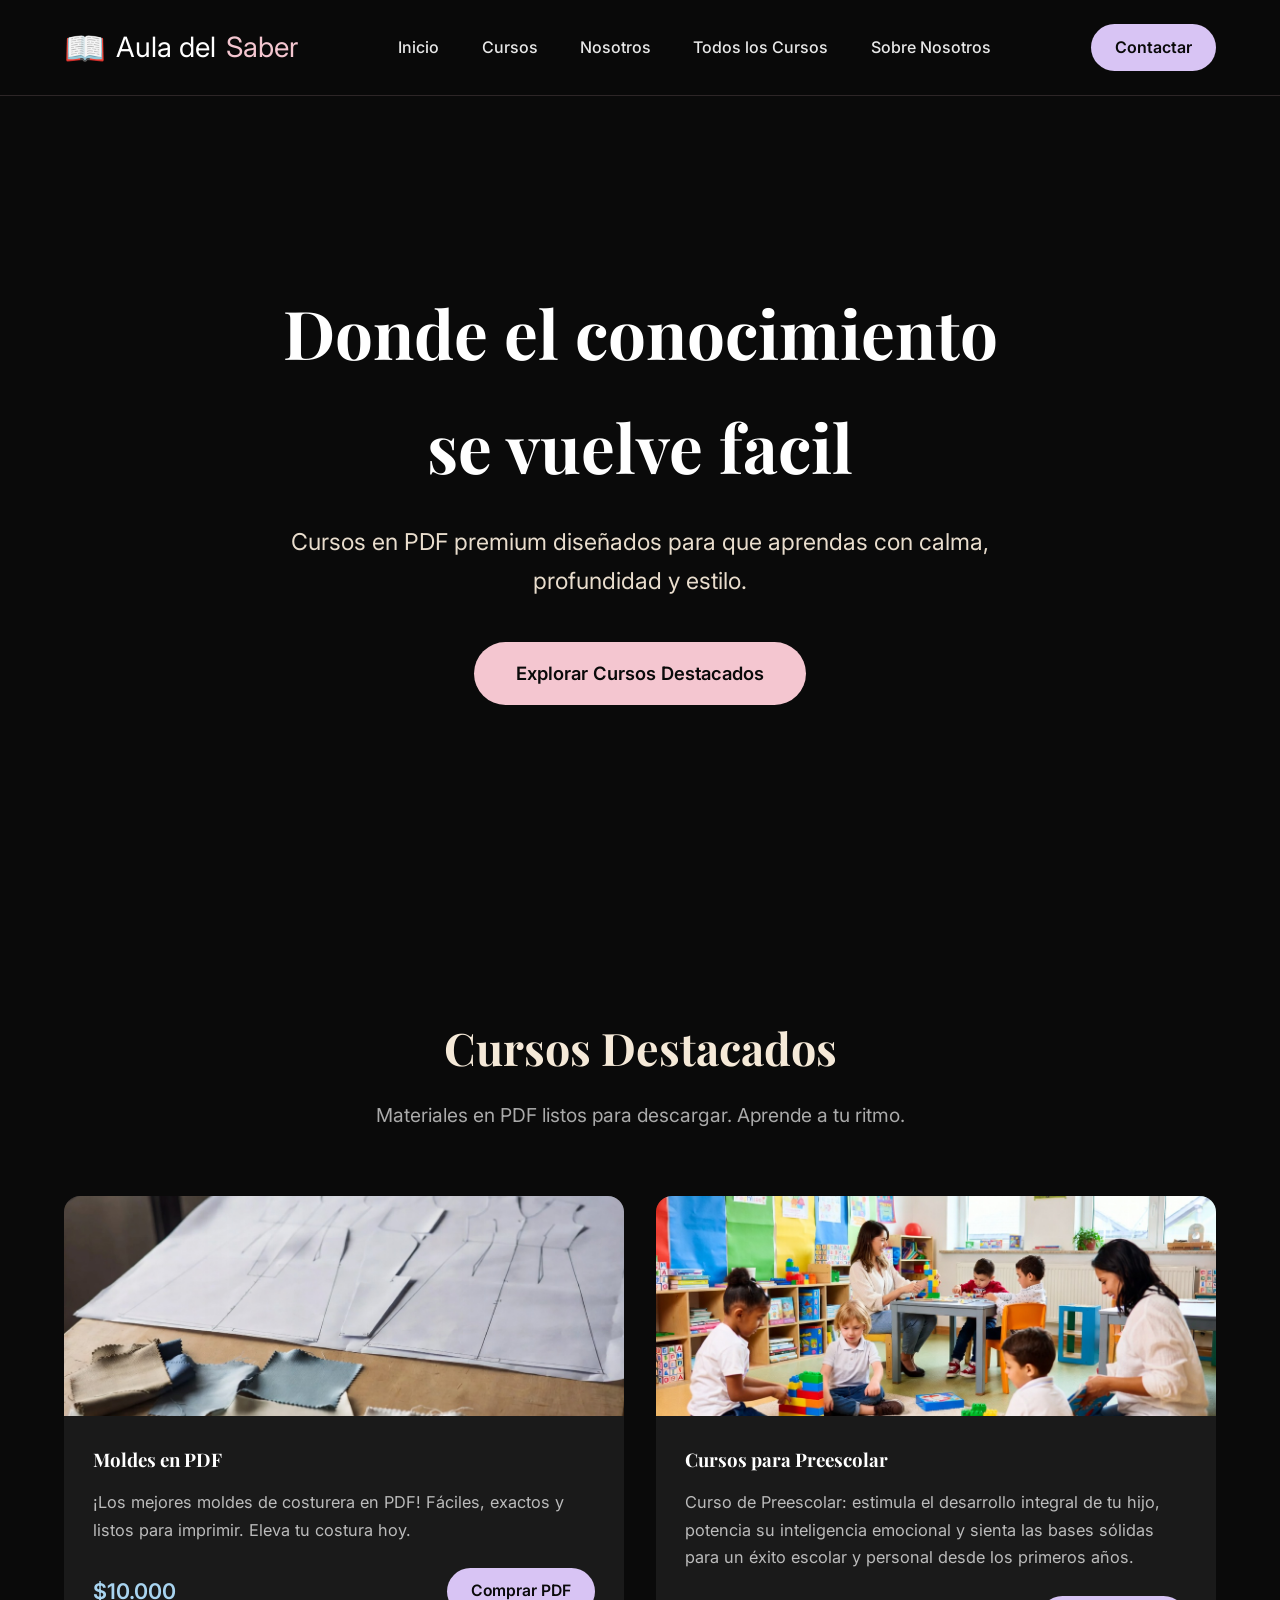
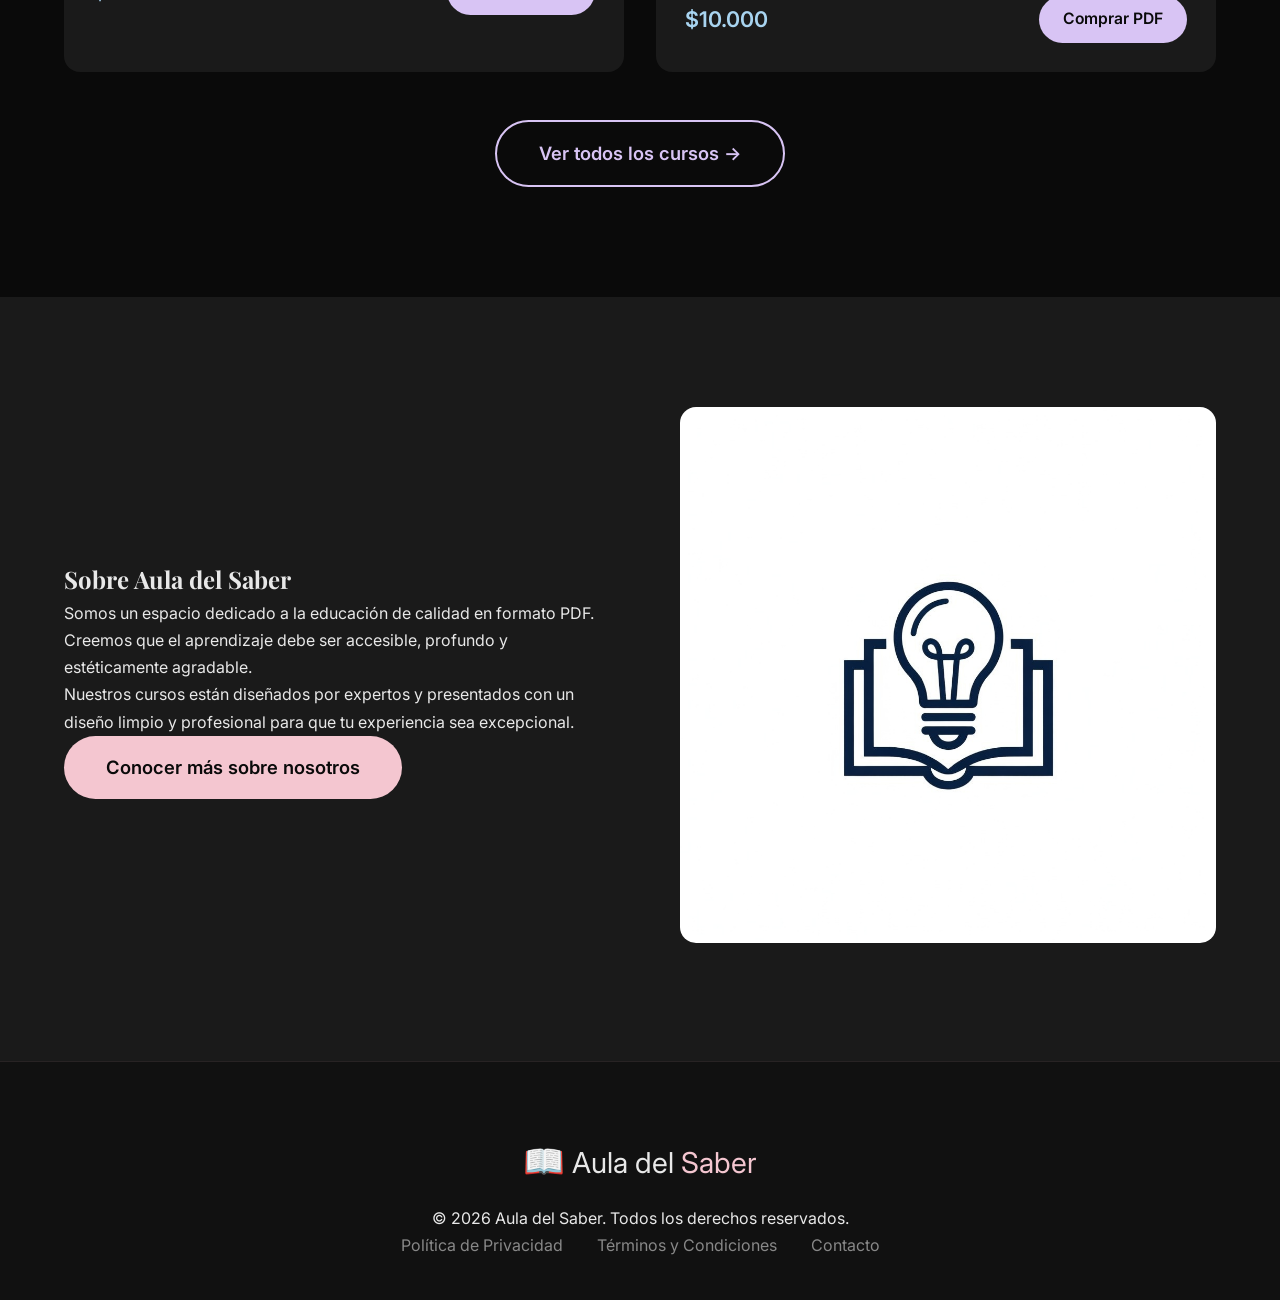
==== index.html @ 872a9062 "Update index.html" ====
<!DOCTYPE html>
<html lang="es">
<head>
    <meta charset="UTF-8">
    <meta name="viewport" content="width=device-width, initial-scale=1.0">
    <meta name="description" content="Aula del Saber - Cursos en PDF de alta calidad. Aprende a tu ritmo con materiales elegantes y profesionales.">
    <title>Aula del Saber | Cursos en PDF</title>
    <link rel="stylesheet" href="assets/css/style.css">
    <link rel="icon" href="https://via.placeholder.com/32x32/ d4c1f8/0f0f0f?text=📖" type="image/x-icon">
    <style>
        @import url('https://fonts.googleapis.com/css2?family=Playfair+Display:wght@700&family=Inter:wght@400;500;600&display=swap');
    </style>
</head>
<body>
    <!-- Navbar -->
    <header>
        <nav class="navbar">
            <div class="logo">
                <span class="book-icon">📖</span>
                Aula del <span class="highlight">Saber</span>
            </div>
            <div class="nav-links">
                <a href="#inicio">Inicio</a>
                <a href="cursos-destacados.html">Cursos</a>
                <a href="sobre-nosotros.html">Nosotros</a>
                <a href="cursos.html">Todos los Cursos</a>
                <a href="sobre-nosotros.html">Sobre Nosotros</a>
            </div>
            <a href="#contacto" class="cta-nav">Contactar</a>
        </nav>
    </header>

    <!-- Hero Section -->
    <section id="inicio" class="hero">
        <div class="hero-content">
            <h1>Donde el conocimiento<br>se vuelve facil</h1>
            <p class="subtitle">Cursos en PDF premium diseñados para que aprendas con calma, profundidad y estilo.</p>
            <a href="#cursos-destacados" class="cta-button">Explorar Cursos Destacados</a>
        </div>
    </section>

    <!-- Cursos Destacados -->
    <section id="cursos-destacados" class="section">
        <div class="section-header">
            <h2>Cursos Destacados</h2>
            <p class="section-subtitle">Materiales en PDF listos para descargar. Aprende a tu ritmo.</p>
        </div>
        <div class="courses-grid">
            <!-- Ejemplo de curso 1 -->
            <div class="course-card">
                <div class="course-image" style="background-image: url('assets/images/moldes-background.jpg');"></div>
                <div class="course-info">
                    <h3>Moldes en PDF</h3>
                    <p class="course-desc">¡Los mejores moldes de costurera en PDF! Fáciles, exactos y listos para imprimir. Eleva tu costura hoy.</p>
                    <div class="course-meta">
                        <span class="price">$10.000</span>
                        <a href="#" class="btn-buy">Comprar PDF</a>
                    </div>
                </div>
            </div>

            <!-- Ejemplo de curso 2 -->
            <div class="course-card">
                <div class="course-image" style="background-image: url('assets/images/cursos-background.jpg');"></div>
                <div class="course-info">
                    <h3>Cursos para Preescolar</h3>
                    <p class="course-desc">Curso de Preescolar: estimula el desarrollo integral de tu hijo, potencia su inteligencia emocional y sienta las bases sólidas para un éxito escolar y personal desde los primeros años.</p>
                    <div class="course-meta">
                        <span class="price">$10.000</span>
                        <a href="#" class="btn-buy">Comprar PDF</a>
                    </div>
                </div>
            </div>

            <!-- Agrega más cards aquí según necesites -->
        </div>
        <div style="text-align: center; margin-top: 3rem;">
            <a href="cursos.html" class="cta-button secondary">Ver todos los cursos →</a>
        </div>
    </section>

    <!-- Sobre Nosotros -->
    <section id="sobre-nosotros" class="section about-section">
        <div class="about-content">
            <div class="about-text">
                <h2>Sobre Aula del Saber</h2>
                <p>Somos un espacio dedicado a la educación de calidad en formato PDF. Creemos que el aprendizaje debe ser accesible, profundo y estéticamente agradable.</p>
                <p>Nuestros cursos están diseñados por expertos y presentados con un diseño limpio y profesional para que tu experiencia sea excepcional.</p>
                <a href="sobre-nosotros.html" class="cta-button">Conocer más sobre nosotros</a>
            </div>
            <div class="about-image">
                <!-- Puedes reemplazar con una foto real de libros o equipo -->
                <img src="assets/images/logo-background.jpg" alt="Aula del Saber">
            </div>
        </div>
    </section>

    <!-- Footer -->
    <footer>
        <div class="footer-content">
            <div class="footer-logo">
                <span class="book-icon">📖</span>
                Aula del <span class="highlight">Saber</span>
            </div>
            <p>&copy; 2026 Aula del Saber. Todos los derechos reservados.</p>
            <div class="footer-links">
                <a href="politica-privacidad.html">Política de Privacidad</a>
                <a href="terminos-condiciones.html">Términos y Condiciones</a>
                <a href="contacto.html">Contacto</a>
            </div>
        </div>
    </footer>
</body>
</html>
---- assets/css/style.css ----
:root {
    --negro: #0a0a0a;
    --gris-oscuro: #1a1a1a;
    --rosa-pastel: #f4c6d0;
    --lavanda-pastel: #d8c4f4;
    --azul-pastel: #a8d4f0;
    --beige-pastel: #f5e9d8;
    --texto-claro: #e8e8e8;
}

* {
    margin: 0;
    padding: 0;
    box-sizing: border-box;
}

body {
    font-family: 'Inter', system-ui, sans-serif;
    background-color: var(--negro);
    color: var(--texto-claro);
    line-height: 1.7;
}

h1, h2, h3 {
    font-family: 'Playfair Display', serif;
    font-weight: 700;
}

/* Navbar */
.navbar {
    position: fixed;
    top: 0;
    width: 100%;
    background: rgba(10, 10, 10, 0.95);
    backdrop-filter: blur(10px);
    padding: 1.2rem 5%;
    display: flex;
    justify-content: space-between;
    align-items: center;
    z-index: 1000;
    border-bottom: 1px solid rgba(244, 198, 208, 0.15);
}

.logo {
    font-size: 1.75rem;
    display: flex;
    align-items: center;
    gap: 10px;
    color: white;
    text-decoration: none;
}

.book-icon {
    font-size: 2.1rem;
    color: var(--lavanda-pastel);
}

.highlight {
    color: var(--rosa-pastel);
}

.nav-links a {
    color: var(--texto-claro);
    text-decoration: none;
    margin: 0 1.2rem;
    font-weight: 500;
    transition: color 0.3s;
}

.nav-links a:hover {
    color: var(--rosa-pastel);
}

.cta-nav {
    background: var(--lavanda-pastel);
    color: #0a0a0a;
    padding: 10px 24px;
    border-radius: 50px;
    text-decoration: none;
    font-weight: 600;
    transition: all 0.3s;
}

.cta-nav:hover {
    background: var(--rosa-pastel);
    transform: translateY(-2px);
}

/* Hero */
.hero {
    height: 100vh;
    background: linear-gradient(rgba(10,10,10,0.75), rgba(10,10,10,0.85)), 
                url('https://source.unsplash.com/random/1920x1080/?elegant-library,bookshelf') center/cover no-repeat;
    display: flex;
    align-items: center;
    justify-content: center;
    text-align: center;
    padding-top: 80px;
}

.hero-content h1 {
    font-size: 4.2rem;
    margin-bottom: 1.2rem;
    color: white;
}

.subtitle {
    font-size: 1.45rem;
    max-width: 700px;
    margin: 0 auto 2.5rem;
    color: var(--beige-pastel);
    opacity: 0.95;
}

.cta-button {
    display: inline-block;
    background: var(--rosa-pastel);
    color: #0a0a0a;
    padding: 16px 42px;
    border-radius: 50px;
    font-size: 1.15rem;
    font-weight: 600;
    text-decoration: none;
    transition: all 0.4s;
}

.cta-button:hover {
    background: var(--lavanda-pastel);
    transform: translateY(-5px);
}

.cta-button.secondary {
    background: transparent;
    border: 2px solid var(--lavanda-pastel);
    color: var(--lavanda-pastel);
}

.cta-button.secondary:hover {
    background: var(--lavanda-pastel);
    color: #0a0a0a;
}

/* Secciones */
.section {
    padding: 110px 5%;
    max-width: 1280px;
    margin: 0 auto;
}

.section-header {
    text-align: center;
    margin-bottom: 4rem;
}

.section-header h2 {
    font-size: 2.8rem;
    color: var(--beige-pastel);
    margin-bottom: 0.8rem;
}

.section-subtitle {
    font-size: 1.2rem;
    color: #aaa;
    max-width: 600px;
    margin: 0 auto;
}

/* Grid de Cursos */
.courses-grid {
    display: grid;
    grid-template-columns: repeat(auto-fit, minmax(340px, 1fr));
    gap: 2rem;
}

.course-card {
    background: var(--gris-oscuro);
    border-radius: 16px;
    overflow: hidden;
    transition: transform 0.4s, box-shadow 0.4s;
}

.course-card:hover {
    transform: translateY(-12px);
    box-shadow: 0 20px 30px rgba(212, 193, 248, 0.15);
}

.course-image {
    height: 220px;
    background-size: cover;
    background-position: center;
}

.course-info {
    padding: 1.8rem;
}

.course-info h3 {
    margin-bottom: 0.8rem;
    color: white;
}

.course-desc {
    color: #bbb;
    margin-bottom: 1.5rem;
    font-size: 1.02rem;
}

.course-meta {
    display: flex;
    justify-content: space-between;
    align-items: center;
}

.price {
    font-size: 1.35rem;
    font-weight: 600;
    color: var(--azul-pastel);
}

.btn-buy {
    background: var(--lavanda-pastel);
    color: #0a0a0a;
    padding: 10px 24px;
    border-radius: 50px;
    text-decoration: none;
    font-weight: 600;
    font-size: 0.98rem;
}

/* Sobre Nosotros */
.about-section {
    background: var(--gris-oscuro);
}

.about-content {
    display: grid;
    grid-template-columns: 1fr 1fr;
    gap: 5rem;
    align-items: center;
}

.about-image img {
    width: 100%;
    border-radius: 16px;
}

/* Footer */
footer {
    background: #111;
    padding: 70px 5% 40px;
    text-align: center;
    border-top: 1px solid rgba(244, 198, 208, 0.1);
}

.footer-content {
    max-width: 1200px;
    margin: 0 auto;
}

.footer-logo {
    font-size: 1.8rem;
    margin-bottom: 1rem;
}

.footer-links a {
    color: #888;
    margin: 0 15px;
    text-decoration: none;
}

.footer-links a:hover {
    color: var(--rosa-pastel);
}

/* Responsive */
@media (max-width: 768px) {
    .nav-links { display: none; } /* Puedes agregar un menú hamburguesa después */
    .hero-content h1 { font-size: 3.2rem; }
    .about-content { grid-template-columns: 1fr; }
}
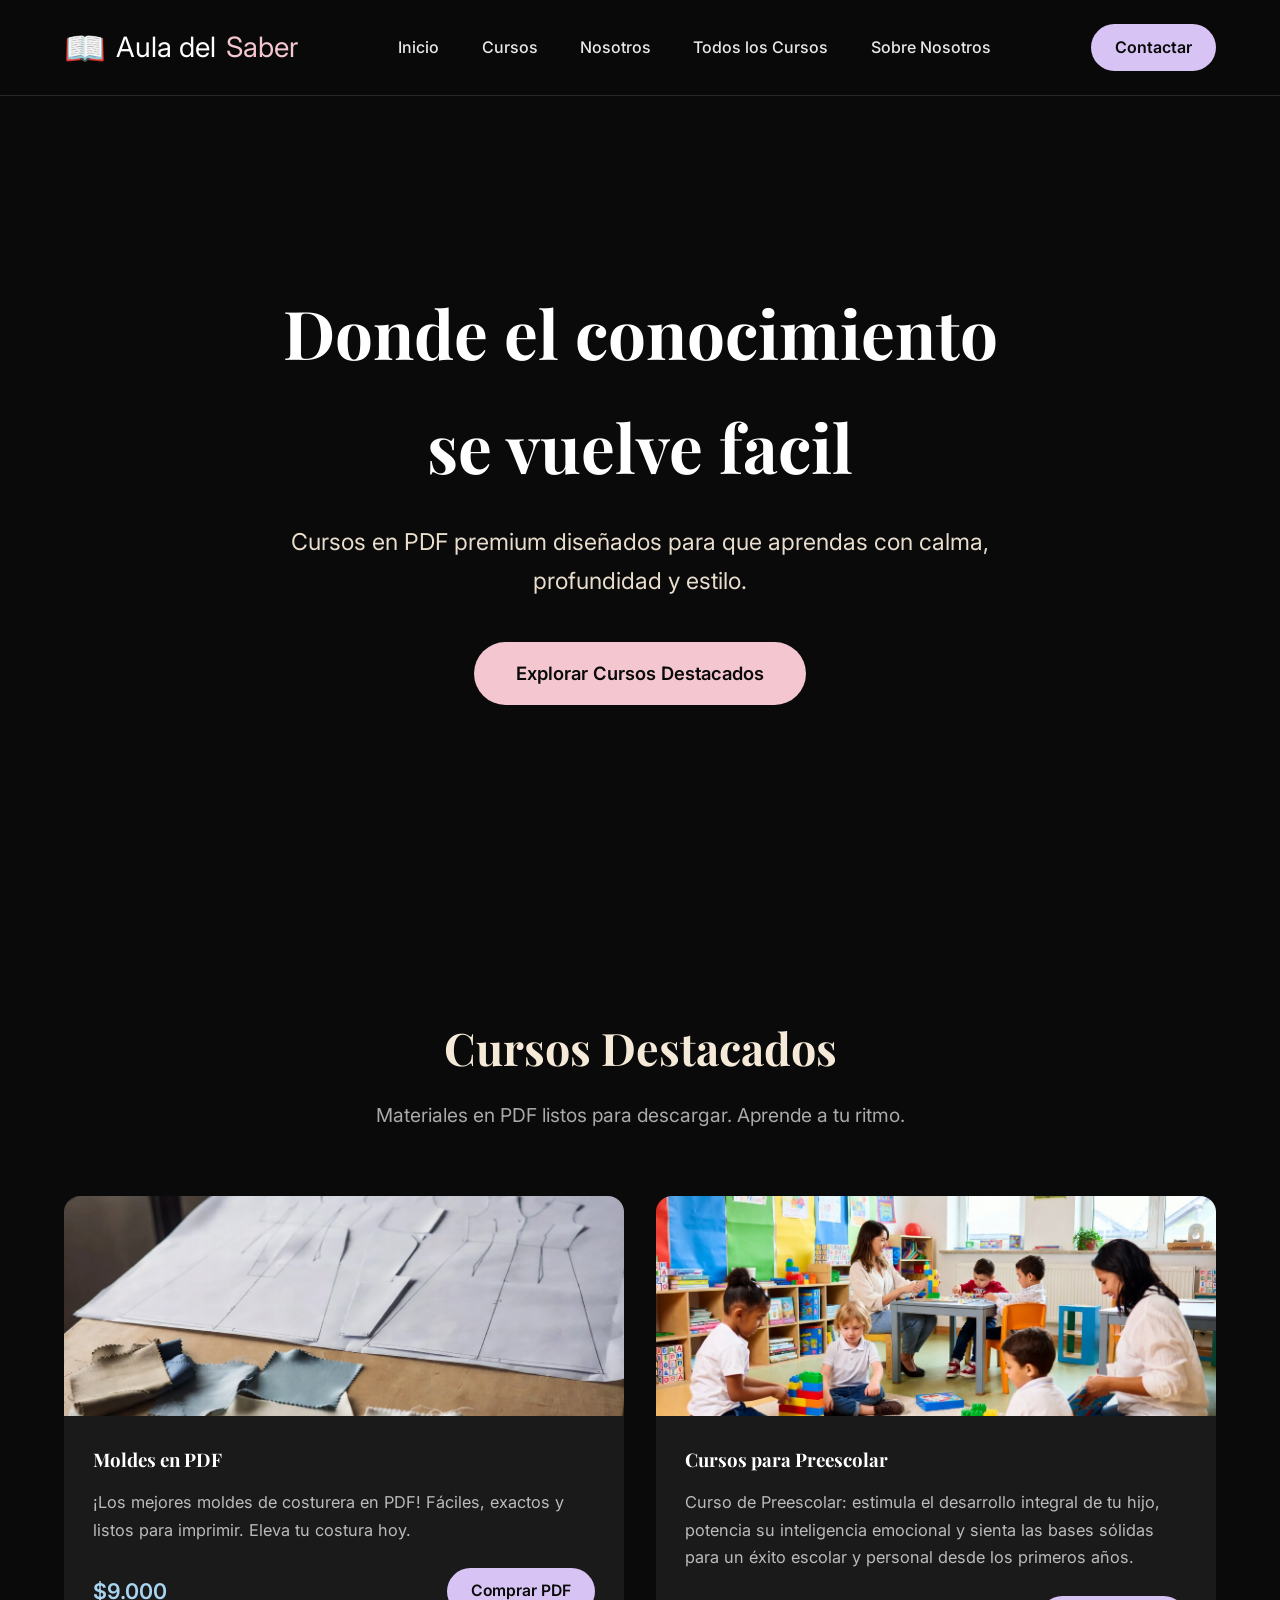
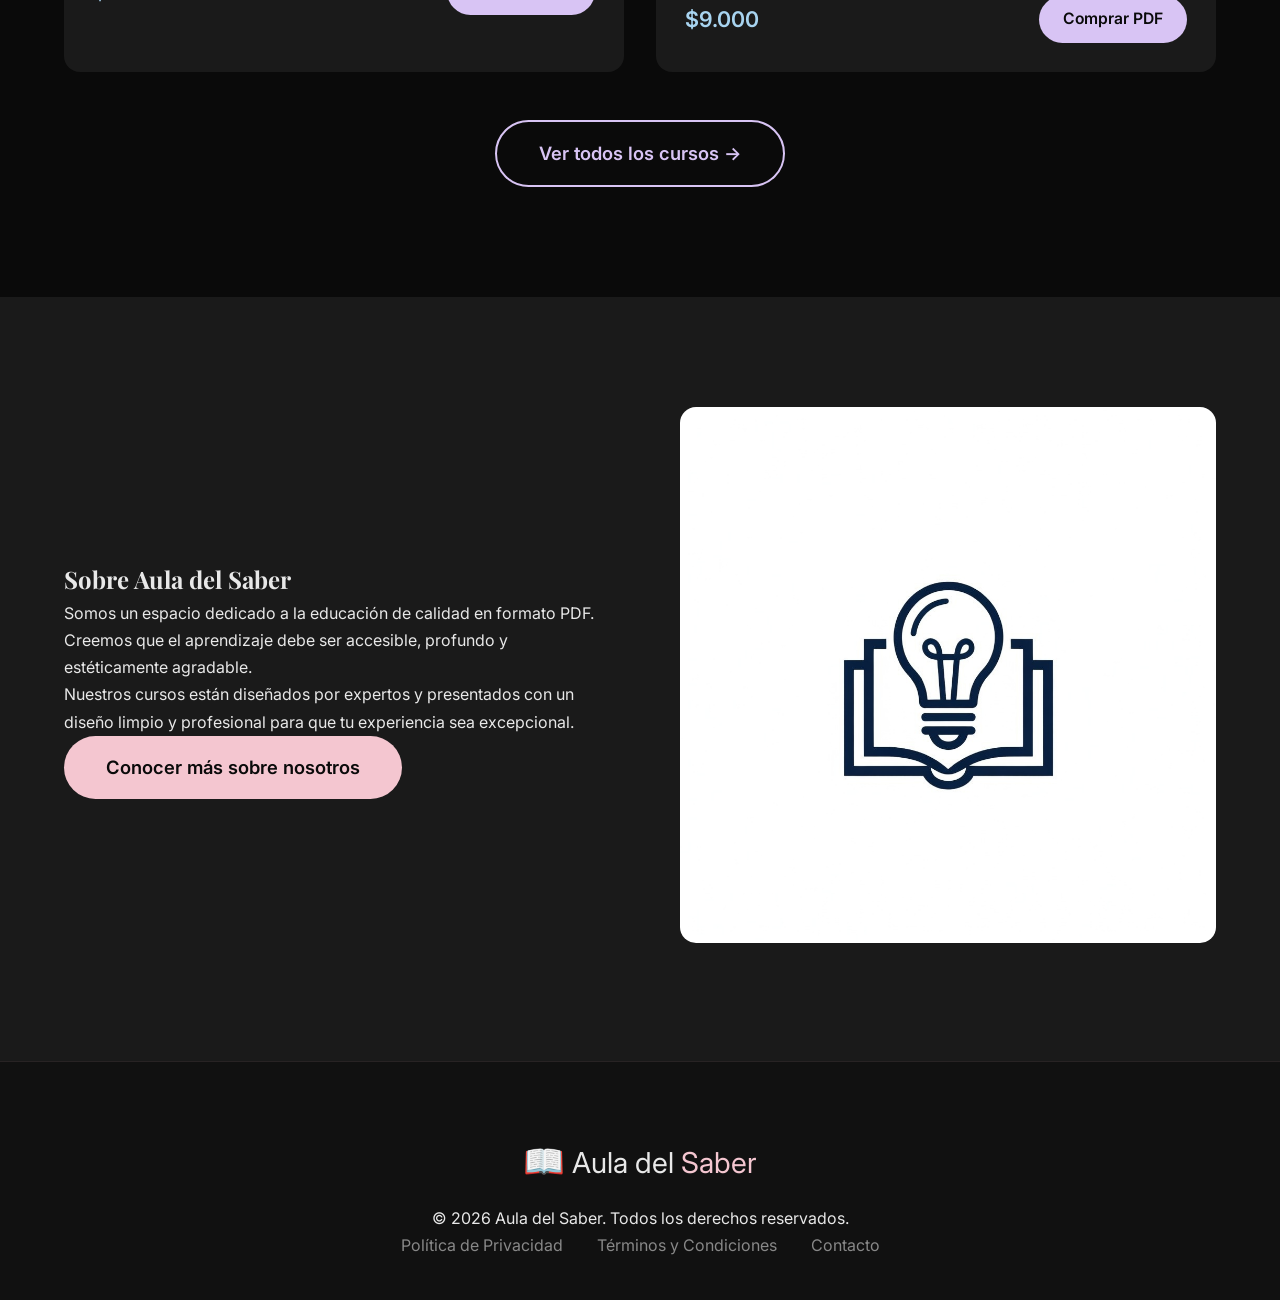
==== commit 9d7c62c8: "Update index.html" ====
--- a/index.html
+++ b/index.html
@@ -21,9 +21,9 @@
             </div>
             <div class="nav-links">
                 <a href="#inicio">Inicio</a>
-                <a href="cursos-destacados.html">Cursos</a>
+                <a href="#cursos-destacados">Cursos</a>
                 <a href="sobre-nosotros.html">Nosotros</a>
-                <a href="cursos.html">Todos los Cursos</a>
+                <a href="cursos-destacados.html">Todos los Cursos</a>
                 <a href="sobre-nosotros.html">Sobre Nosotros</a>
             </div>
             <a href="#contacto" class="cta-nav">Contactar</a>
@@ -53,7 +53,7 @@
                     <h3>Moldes en PDF</h3>
                     <p class="course-desc">¡Los mejores moldes de costurera en PDF! Fáciles, exactos y listos para imprimir. Eleva tu costura hoy.</p>
                     <div class="course-meta">
-                        <span class="price">$10.000</span>
+                        <span class="price">$9.000</span>
                         <a href="#" class="btn-buy">Comprar PDF</a>
                     </div>
                 </div>
@@ -66,7 +66,7 @@
                     <h3>Cursos para Preescolar</h3>
                     <p class="course-desc">Curso de Preescolar: estimula el desarrollo integral de tu hijo, potencia su inteligencia emocional y sienta las bases sólidas para un éxito escolar y personal desde los primeros años.</p>
                     <div class="course-meta">
-                        <span class="price">$10.000</span>
+                        <span class="price">$9.000</span>
                         <a href="#" class="btn-buy">Comprar PDF</a>
                     </div>
                 </div>
@@ -75,7 +75,7 @@
             <!-- Agrega más cards aquí según necesites -->
         </div>
         <div style="text-align: center; margin-top: 3rem;">
-            <a href="cursos.html" class="cta-button secondary">Ver todos los cursos →</a>
+            <a href="cursos-destacados.html" class="cta-button secondary">Ver todos los cursos →</a>
         </div>
     </section>
 
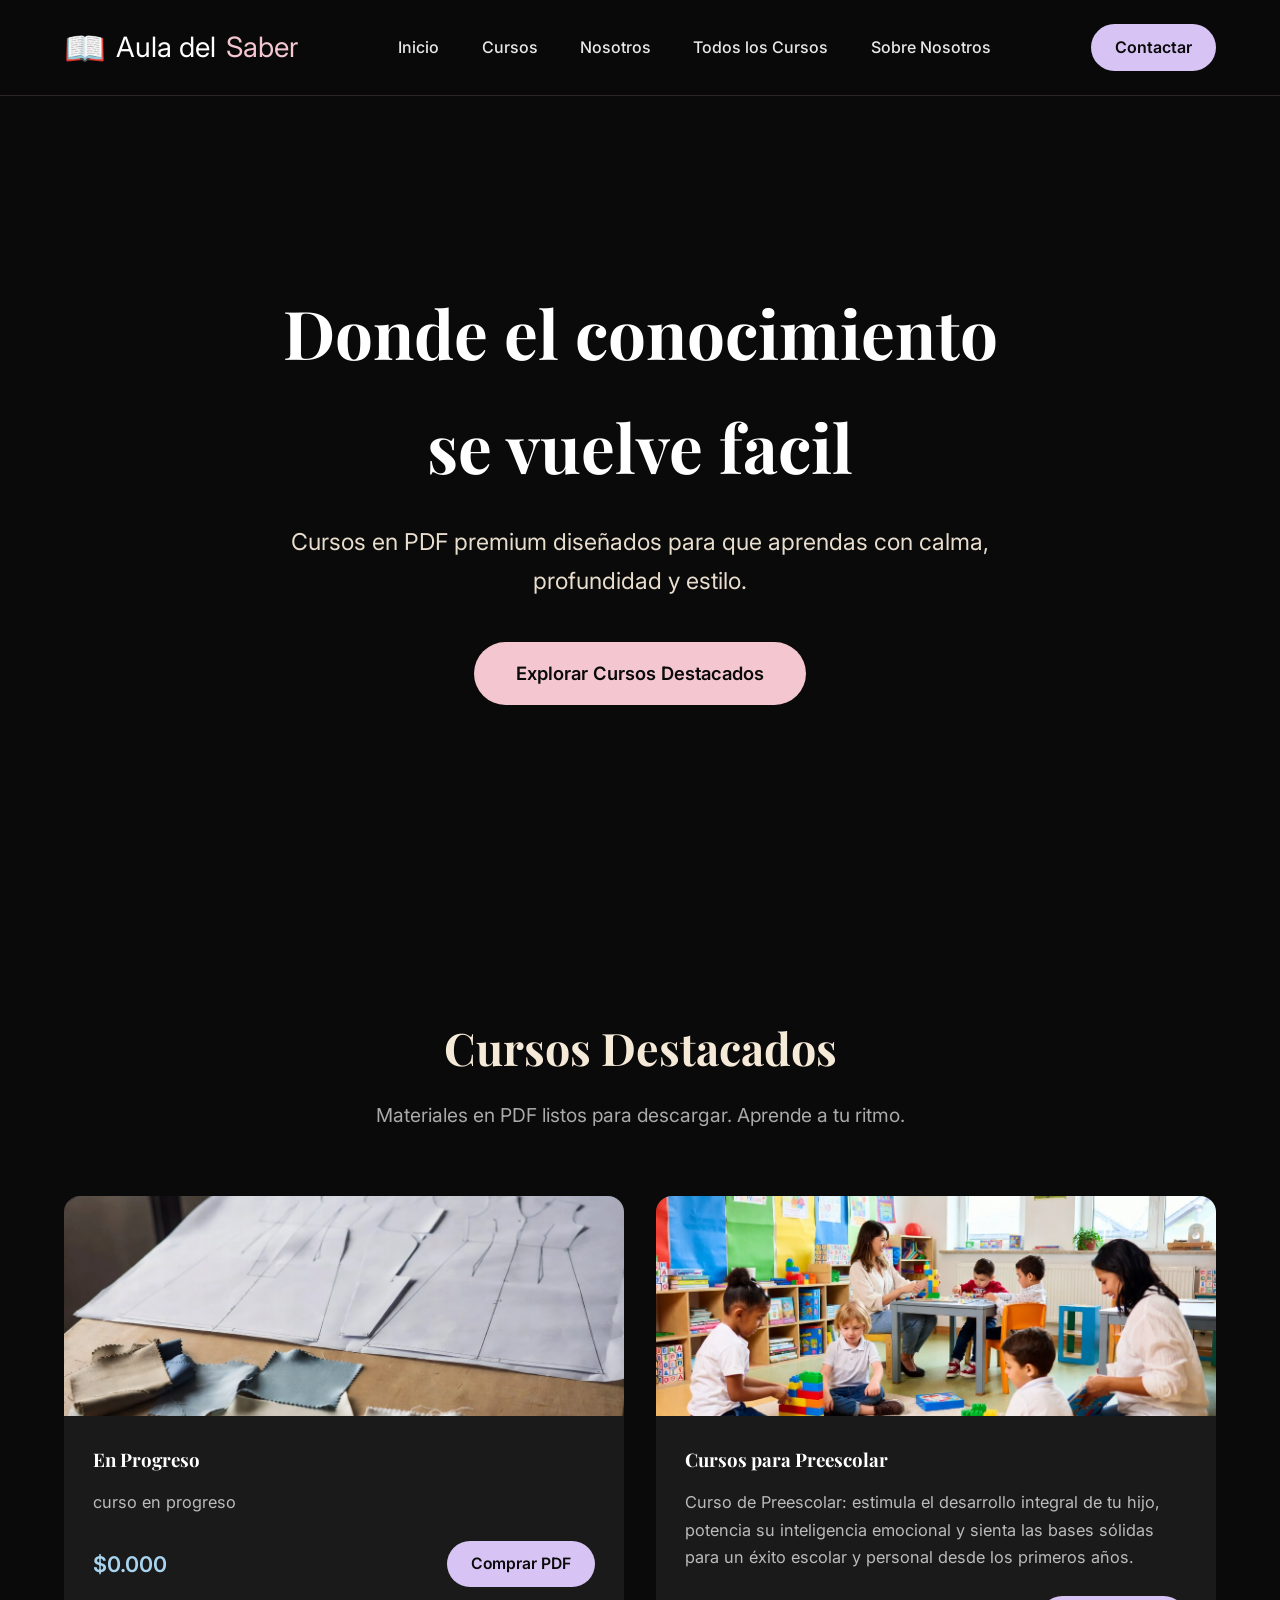
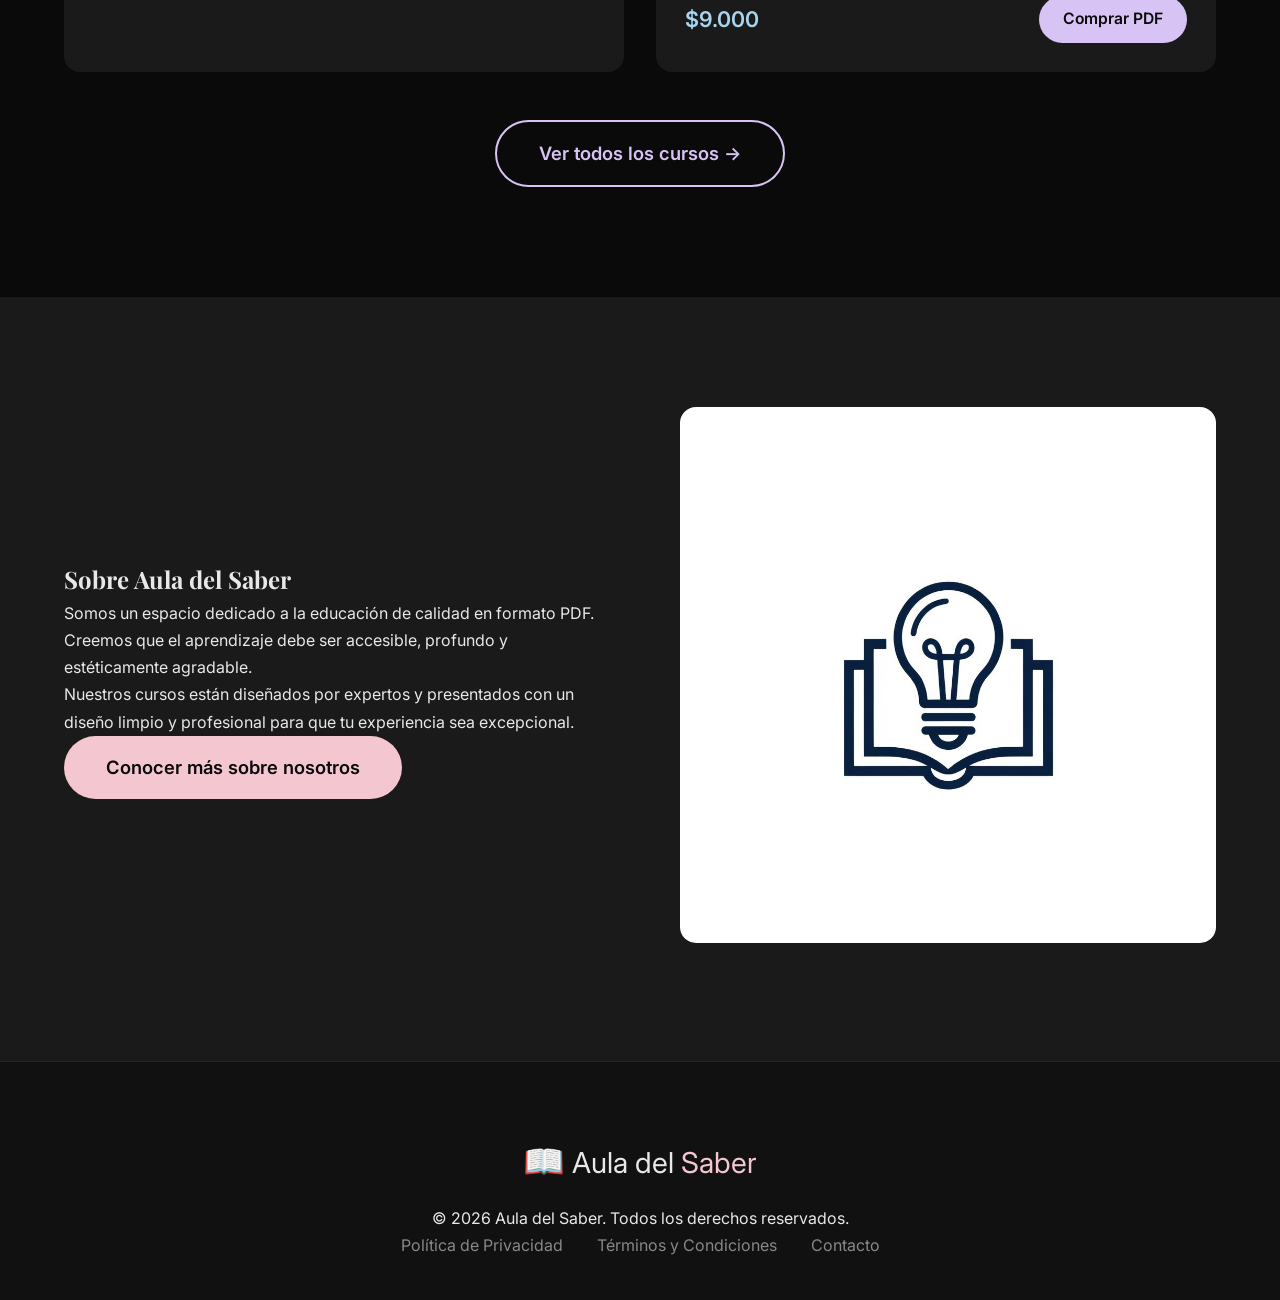
==== commit faa36177: "Update index.html" ====
--- a/index.html
+++ b/index.html
@@ -26,7 +26,7 @@
                 <a href="cursos-destacados.html">Todos los Cursos</a>
                 <a href="sobre-nosotros.html">Sobre Nosotros</a>
             </div>
-            <a href="#contacto" class="cta-nav">Contactar</a>
+            <a href="https://api.whatsapp.com/send?phone=573136808206" class="cta-nav">Contactar</a>
         </nav>
     </header>
 
@@ -50,11 +50,11 @@
             <div class="course-card">
                 <div class="course-image" style="background-image: url('assets/images/moldes-background.jpg');"></div>
                 <div class="course-info">
-                    <h3>Moldes en PDF</h3>
-                    <p class="course-desc">¡Los mejores moldes de costurera en PDF! Fáciles, exactos y listos para imprimir. Eleva tu costura hoy.</p>
+                    <h3>En Progreso</h3>
+                    <p class="course-desc">curso en progreso</p>
                     <div class="course-meta">
-                        <span class="price">$9.000</span>
-                        <a href="#" class="btn-buy">Comprar PDF</a>
+                        <span class="price">$0.000</span>
+                        <a href="https://api.whatsapp.com/send/?phone=573136808206&text=Hola%2C+quiero+comprar+los+PDF+de+Cursos+para+ni%C3%B1os.+%C2%BFMe+puedes+enviar+el+link+de+pago%3F%22&type=phone_number&app_absent=0" class="btn-buy">Comprar PDF</a>
                     </div>
                 </div>
             </div>
@@ -67,7 +67,7 @@
                     <p class="course-desc">Curso de Preescolar: estimula el desarrollo integral de tu hijo, potencia su inteligencia emocional y sienta las bases sólidas para un éxito escolar y personal desde los primeros años.</p>
                     <div class="course-meta">
                         <span class="price">$9.000</span>
-                        <a href="#" class="btn-buy">Comprar PDF</a>
+                        <a href="https://api.whatsapp.com/send/?phone=573136808206&text=Hola%2C+quiero+comprar+los+PDF+de+Cursos+para+ni%C3%B1os.+%C2%BFMe+puedes+enviar+el+link+de+pago%3F%22&type=phone_number&app_absent=0" class="btn-buy">Comprar PDF</a>
                     </div>
                 </div>
             </div>
